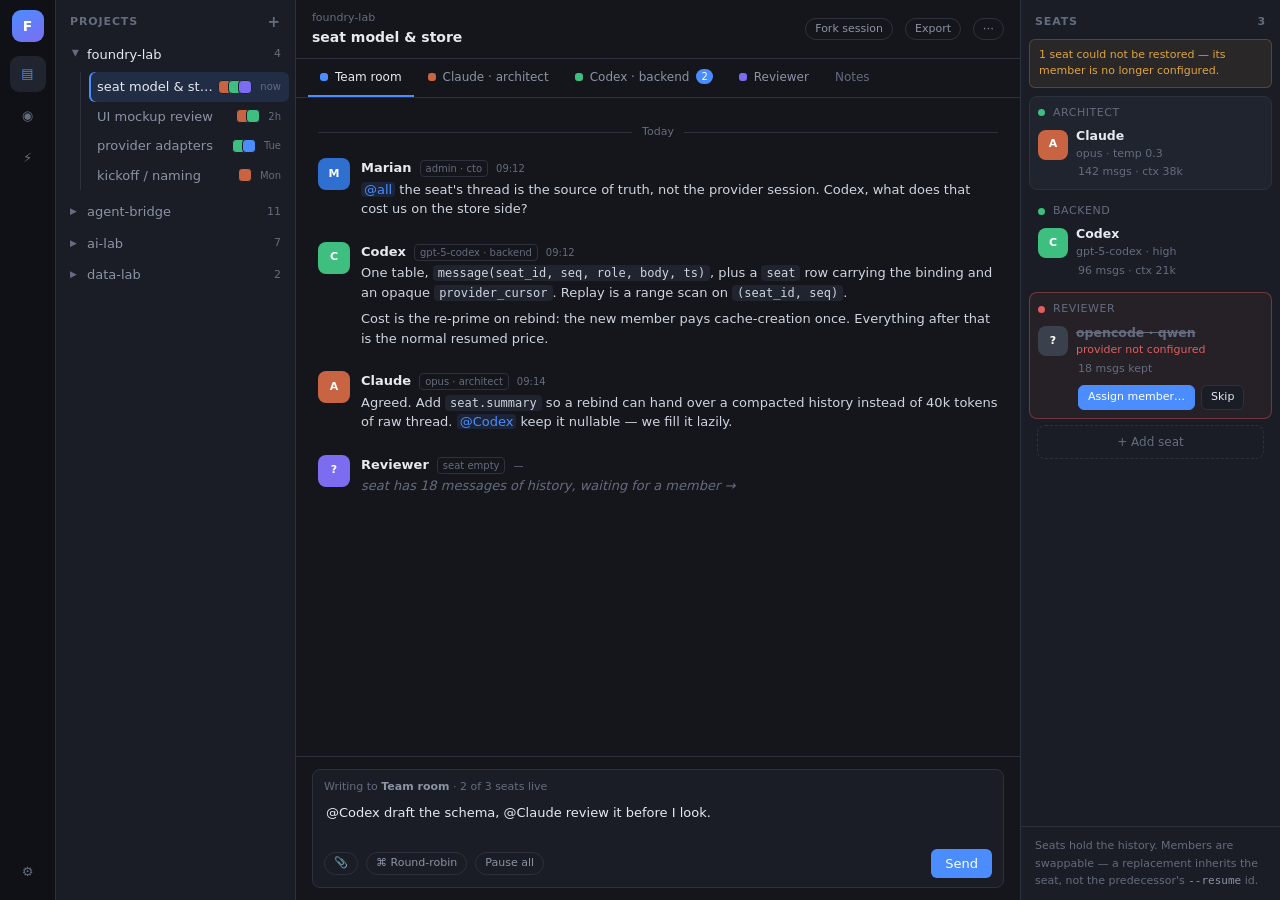
==== mockups/v1/index.html @ d9b97952 "Initial structure, model sketch and UI mockup v1" ====
<!doctype html>
<html lang="en">
<head>
<meta charset="utf-8">
<meta name="viewport" content="width=device-width,initial-scale=1">
<title>foundry-lab — mockup v1</title>
<style>
  :root{
    --bg:#14161c; --bg2:#1a1d25; --bg3:#20242e; --line:#2c313d;
    --fg:#e6e9ef; --dim:#8b93a5; --dim2:#646c7e;
    --accent:#4b8dff; --green:#3fbf7f; --amber:#e0a53f; --red:#e05f5f;
    --seat:#7c6cf0;
    --radius:8px;
  }
  *{box-sizing:border-box}
  html,body{height:100%}
  body{margin:0;background:var(--bg);color:var(--fg);
    font:13px/1.5 -apple-system,BlinkMacSystemFont,"Segoe UI",Inter,system-ui,sans-serif;
    overflow:hidden}
  .app{display:grid;grid-template-columns:56px 240px 1fr 260px;height:100vh}

  /* ---------- rail ---------- */
  .rail{background:#0f1116;border-right:1px solid var(--line);
    display:flex;flex-direction:column;align-items:center;padding:10px 0;gap:6px}
  .logo{width:32px;height:32px;border-radius:9px;background:linear-gradient(150deg,var(--accent),var(--seat));
    display:grid;place-items:center;font-weight:700;font-size:14px;color:#fff;margin-bottom:8px}
  .rbtn{width:36px;height:36px;border-radius:9px;display:grid;place-items:center;color:var(--dim2);cursor:pointer}
  .rbtn:hover{background:var(--bg3);color:var(--fg)}
  .rbtn.on{background:var(--bg3);color:var(--accent)}
  .rail .spacer{flex:1}

  /* ---------- sidebar ---------- */
  .side{background:var(--bg2);border-right:1px solid var(--line);display:flex;flex-direction:column;min-width:0}
  .side h2{font-size:11px;letter-spacing:.08em;text-transform:uppercase;color:var(--dim2);
    margin:0;padding:14px 14px 8px;display:flex;justify-content:space-between;align-items:center}
  .side h2 span{cursor:pointer;font-size:15px;line-height:1}
  .side h2 span:hover{color:var(--fg)}
  .scroll{overflow-y:auto;flex:1;padding-bottom:12px}
  .proj{margin:0 6px}
  .proj > .row{display:flex;align-items:center;gap:7px;padding:6px 8px;border-radius:6px;cursor:pointer;color:var(--dim)}
  .proj > .row:hover{background:var(--bg3)}
  .proj.open > .row{color:var(--fg)}
  .caret{width:10px;color:var(--dim2);transition:transform .12s;flex:none;font-size:9px}
  .proj.open .caret{transform:rotate(90deg)}
  .pname{flex:1;overflow:hidden;text-overflow:ellipsis;white-space:nowrap;font-weight:500}
  .count{font-size:11px;color:var(--dim2)}
  .sessions{display:none;margin:2px 0 6px 18px;border-left:1px solid var(--line);padding-left:8px}
  .proj.open .sessions{display:block}
  .sess{display:flex;align-items:center;gap:8px;padding:5px 8px;border-radius:6px;cursor:pointer;color:var(--dim)}
  .sess:hover{background:var(--bg3);color:var(--fg)}
  .sess.active{background:rgba(75,141,255,.14);color:var(--fg);box-shadow:inset 2px 0 0 var(--accent)}
  .sess .t{flex:1;overflow:hidden;text-overflow:ellipsis;white-space:nowrap}
  .sess .when{font-size:10px;color:var(--dim2)}
  .avatars{display:flex}
  .avatars i{width:14px;height:14px;border-radius:4px;margin-left:-4px;border:1.5px solid var(--bg2);
    display:inline-block;font-style:normal}
  .sess.active .avatars i{border-color:#1c2431}

  /* ---------- main ---------- */
  .main{display:flex;flex-direction:column;min-width:0;background:var(--bg)}
  .top{border-bottom:1px solid var(--line);padding:10px 16px;display:flex;align-items:center;gap:12px}
  .top .crumb{font-size:11px;color:var(--dim2)}
  .top h1{font-size:14px;margin:0;font-weight:600}
  .top .grow{flex:1}
  .chip{font-size:11px;color:var(--dim);border:1px solid var(--line);border-radius:999px;padding:2px 9px;cursor:pointer}
  .chip:hover{color:var(--fg);border-color:var(--dim2)}

  .tabs{display:flex;gap:2px;padding:0 12px;border-bottom:1px solid var(--line);background:var(--bg)}
  .tab{padding:9px 12px;font-size:12px;color:var(--dim);cursor:pointer;border-bottom:2px solid transparent;
    display:flex;align-items:center;gap:7px;white-space:nowrap}
  .tab:hover{color:var(--fg)}
  .tab.active{color:var(--fg);border-bottom-color:var(--accent)}
  .tab .sq{width:8px;height:8px;border-radius:3px;flex:none}
  .tab .badge{background:var(--accent);color:#fff;border-radius:999px;font-size:10px;padding:0 5px;line-height:15px}

  .thread{flex:1;overflow-y:auto;padding:18px 22px}
  .day{text-align:center;font-size:11px;color:var(--dim2);margin:8px 0 18px;position:relative}
  .day::before{content:"";position:absolute;left:0;right:0;top:50%;height:1px;background:var(--line)}
  .day b{background:var(--bg);padding:0 10px;position:relative;font-weight:400}

  .msg{display:grid;grid-template-columns:32px 1fr;gap:11px;margin-bottom:16px}
  .av{width:32px;height:32px;border-radius:8px;display:grid;place-items:center;font-size:11px;font-weight:700;color:#fff}
  .who{display:flex;align-items:baseline;gap:8px;margin-bottom:2px}
  .who b{font-size:13px}
  .who .model{font-size:10px;color:var(--dim2);border:1px solid var(--line);border-radius:4px;padding:0 5px}
  .who .time{font-size:10px;color:var(--dim2)}
  .body{color:#cfd5e0}
  .body p{margin:0 0 7px}
  .body code{background:var(--bg3);padding:1px 5px;border-radius:4px;font-size:12px;
    font-family:ui-monospace,SFMono-Regular,Menlo,monospace}
  .mention{color:var(--accent);background:rgba(75,141,255,.12);border-radius:4px;padding:0 3px}
  .typing{color:var(--dim2);font-style:italic}

  .composer{border-top:1px solid var(--line);padding:12px 16px}
  .cbox{background:var(--bg2);border:1px solid var(--line);border-radius:var(--radius);padding:9px 11px}
  .cbox .to{font-size:11px;color:var(--dim2);margin-bottom:6px}
  .cbox .to b{color:var(--dim)}
  .cbox textarea{width:100%;background:none;border:0;color:var(--fg);resize:none;font:inherit;outline:none;height:38px}
  .ctools{display:flex;align-items:center;gap:8px;margin-top:4px}
  .ctools .grow{flex:1}
  .send{background:var(--accent);color:#fff;border:0;border-radius:6px;padding:5px 14px;font:inherit;cursor:pointer}

  /* ---------- roster ---------- */
  .roster{background:var(--bg2);border-left:1px solid var(--line);display:flex;flex-direction:column;min-width:0}
  .roster .scroll{padding:0 8px}
  .seat{border:1px solid transparent;border-radius:var(--radius);padding:8px;margin-bottom:4px;cursor:pointer}
  .seat:hover{background:var(--bg3)}
  .seat.active{background:var(--bg3);border-color:var(--line)}
  .seat .l1{display:flex;align-items:center;gap:8px}
  .dot{width:7px;height:7px;border-radius:50%;flex:none}
  .dot.up{background:var(--green)} .dot.warn{background:var(--amber)} .dot.down{background:var(--red)}
  .seat .role{font-size:11px;color:var(--dim2);text-transform:uppercase;letter-spacing:.05em;flex:1}
  .seat .l2{display:flex;align-items:center;gap:8px;margin-top:6px}
  .seat .nm{font-weight:600;font-size:12.5px}
  .seat .meta{font-size:11px;color:var(--dim2);margin-top:2px;margin-left:40px}
  .seat.miss{border-color:rgba(224,95,95,.4);background:rgba(224,95,95,.06)}
  .seat.miss .nm{color:var(--dim2);text-decoration:line-through}
  .fix{margin-top:8px;margin-left:40px;display:flex;gap:6px;align-items:center}
  .btn{font:inherit;font-size:11px;border:1px solid var(--line);background:var(--bg2);color:var(--fg);
    border-radius:6px;padding:3px 9px;cursor:pointer}
  .btn:hover{border-color:var(--dim2)}
  .btn.primary{background:var(--accent);border-color:var(--accent);color:#fff}
  .warnline{font-size:11px;color:var(--amber);margin:0 8px 8px;padding:7px 9px;
    background:rgba(224,165,63,.08);border:1px solid rgba(224,165,63,.25);border-radius:6px}
  .addseat{margin:6px 8px 14px;text-align:center;color:var(--dim2);border:1px dashed var(--line);
    border-radius:var(--radius);padding:7px;cursor:pointer;font-size:12px}
  .addseat:hover{color:var(--fg);border-color:var(--dim2)}
  .note{font-size:11px;color:var(--dim2);padding:10px 14px;border-top:1px solid var(--line);line-height:1.6}
  .note code{color:var(--dim)}
</style>
</head>
<body>
<div class="app">

  <!-- rail -->
  <nav class="rail">
    <div class="logo">F</div>
    <div class="rbtn on" title="Projects">▤</div>
    <div class="rbtn" title="Members catalog">◉</div>
    <div class="rbtn" title="Runs / daemon">⚡</div>
    <div class="spacer"></div>
    <div class="rbtn" title="Settings">⚙</div>
  </nav>

  <!-- projects + sessions -->
  <aside class="side">
    <h2>Projects <span title="New project">+</span></h2>
    <div class="scroll">

      <div class="proj open">
        <div class="row"><span class="caret">▶</span><span class="pname">foundry-lab</span><span class="count">4</span></div>
        <div class="sessions">
          <div class="sess active">
            <div class="t">seat model &amp; store</div>
            <div class="avatars"><i style="background:#c96442"></i><i style="background:#3fbf7f"></i><i style="background:#7c6cf0"></i></div>
            <div class="when">now</div>
          </div>
          <div class="sess">
            <div class="t">UI mockup review</div>
            <div class="avatars"><i style="background:#c96442"></i><i style="background:#3fbf7f"></i></div>
            <div class="when">2h</div>
          </div>
          <div class="sess">
            <div class="t">provider adapters</div>
            <div class="avatars"><i style="background:#3fbf7f"></i><i style="background:#4b8dff"></i></div>
            <div class="when">Tue</div>
          </div>
          <div class="sess">
            <div class="t">kickoff / naming</div>
            <div class="avatars"><i style="background:#c96442"></i></div>
            <div class="when">Mon</div>
          </div>
        </div>
      </div>

      <div class="proj">
        <div class="row"><span class="caret">▶</span><span class="pname">agent-bridge</span><span class="count">11</span></div>
        <div class="sessions">
          <div class="sess"><div class="t">contract v1 rev 4</div><div class="when">Aug 24</div></div>
          <div class="sess"><div class="t">worker caps</div><div class="when">Aug 22</div></div>
        </div>
      </div>

      <div class="proj">
        <div class="row"><span class="caret">▶</span><span class="pname">ai-lab</span><span class="count">7</span></div>
        <div class="sessions">
          <div class="sess"><div class="t">rtx benchmark</div><div class="when">Aug 19</div></div>
        </div>
      </div>

      <div class="proj">
        <div class="row"><span class="caret">▶</span><span class="pname">data-lab</span><span class="count">2</span></div>
        <div class="sessions">
          <div class="sess"><div class="t">audio pipeline</div><div class="when">Jul 30</div></div>
        </div>
      </div>

    </div>
  </aside>

  <!-- main -->
  <section class="main">
    <header class="top">
      <div>
        <div class="crumb">foundry-lab</div>
        <h1>seat model &amp; store</h1>
      </div>
      <div class="grow"></div>
      <div class="chip">Fork session</div>
      <div class="chip">Export</div>
      <div class="chip">⋯</div>
    </header>

    <div class="tabs">
      <div class="tab active"><span class="sq" style="background:var(--accent)"></span>Team room</div>
      <div class="tab"><span class="sq" style="background:#c96442"></span>Claude · architect</div>
      <div class="tab"><span class="sq" style="background:#3fbf7f"></span>Codex · backend <span class="badge">2</span></div>
      <div class="tab"><span class="sq" style="background:#7c6cf0"></span>Reviewer</div>
      <div class="tab" style="color:var(--dim2)">Notes</div>
    </div>

    <div class="thread">
      <div class="day"><b>Today</b></div>

      <div class="msg">
        <div class="av" style="background:#2f6fd0">M</div>
        <div>
          <div class="who"><b>Marian</b><span class="model">admin · cto</span><span class="time">09:12</span></div>
          <div class="body"><p><span class="mention">@all</span> the seat's thread is the source of truth, not the provider session. Codex, what does that cost us on the store side?</p></div>
        </div>
      </div>

      <div class="msg">
        <div class="av" style="background:#3fbf7f">C</div>
        <div>
          <div class="who"><b>Codex</b><span class="model">gpt-5-codex · backend</span><span class="time">09:12</span></div>
          <div class="body">
            <p>One table, <code>message(seat_id, seq, role, body, ts)</code>, plus a <code>seat</code> row carrying the binding and an opaque <code>provider_cursor</code>. Replay is a range scan on <code>(seat_id, seq)</code>.</p>
            <p>Cost is the re-prime on rebind: the new member pays cache-creation once. Everything after that is the normal resumed price.</p>
          </div>
        </div>
      </div>

      <div class="msg">
        <div class="av" style="background:#c96442">A</div>
        <div>
          <div class="who"><b>Claude</b><span class="model">opus · architect</span><span class="time">09:14</span></div>
          <div class="body">
            <p>Agreed. Add <code>seat.summary</code> so a rebind can hand over a compacted history instead of 40k tokens of raw thread. <span class="mention">@Codex</span> keep it nullable — we fill it lazily.</p>
          </div>
        </div>
      </div>

      <div class="msg">
        <div class="av" style="background:#7c6cf0">?</div>
        <div>
          <div class="who"><b>Reviewer</b><span class="model">seat empty</span><span class="time">—</span></div>
          <div class="body typing">seat has 18 messages of history, waiting for a member →</div>
        </div>
      </div>
    </div>

    <div class="composer">
      <div class="cbox">
        <div class="to">Writing to <b>Team room</b> · 2 of 3 seats live</div>
        <textarea placeholder="Message the team…  @name to address one seat">@Codex draft the schema, @Claude review it before I look.</textarea>
        <div class="ctools">
          <span class="chip">📎</span><span class="chip">⌘ Round-robin</span><span class="chip">Pause all</span>
          <div class="grow"></div>
          <button class="send">Send</button>
        </div>
      </div>
    </div>
  </section>

  <!-- roster -->
  <aside class="roster">
    <h2 style="font-size:11px;letter-spacing:.08em;text-transform:uppercase;color:var(--dim2);margin:0;padding:14px 14px 8px;display:flex;justify-content:space-between">
      Seats <span class="count">3</span>
    </h2>

    <div class="warnline">1 seat could not be restored — its member is no longer configured.</div>

    <div class="scroll">
      <div class="seat active">
        <div class="l1"><span class="dot up"></span><span class="role">architect</span></div>
        <div class="l2"><div class="av" style="background:#c96442;width:30px;height:30px">A</div>
          <div><div class="nm">Claude</div><div style="font-size:11px;color:var(--dim2)">opus · temp 0.3</div></div></div>
        <div class="meta">142 msgs · ctx 38k</div>
      </div>

      <div class="seat">
        <div class="l1"><span class="dot up"></span><span class="role">backend</span></div>
        <div class="l2"><div class="av" style="background:#3fbf7f;width:30px;height:30px">C</div>
          <div><div class="nm">Codex</div><div style="font-size:11px;color:var(--dim2)">gpt-5-codex · high</div></div></div>
        <div class="meta">96 msgs · ctx 21k</div>
      </div>

      <div class="seat miss">
        <div class="l1"><span class="dot down"></span><span class="role">reviewer</span></div>
        <div class="l2"><div class="av" style="background:#3b404d;width:30px;height:30px">?</div>
          <div><div class="nm">opencode · qwen</div><div style="font-size:11px;color:var(--red)">provider not configured</div></div></div>
        <div class="meta">18 msgs kept</div>
        <div class="fix">
          <button class="btn primary">Assign member…</button>
          <button class="btn">Skip</button>
        </div>
      </div>

      <div class="addseat">+ Add seat</div>
    </div>

    <div class="note">
      Seats hold the history. Members are swappable — a replacement inherits the
      seat, not the predecessor's <code>--resume</code> id.
    </div>
  </aside>

</div>

<script>
  document.querySelectorAll('.proj > .row').forEach(r =>
    r.onclick = () => r.parentElement.classList.toggle('open'));
  const pick = (sel, cls) => document.querySelectorAll(sel).forEach(el =>
    el.onclick = () => { document.querySelectorAll(sel).forEach(x => x.classList.remove(cls));
                         el.classList.add(cls); });
  pick('.sess','active'); pick('.tab','active'); pick('.seat','active');
</script>
</body>
</html>
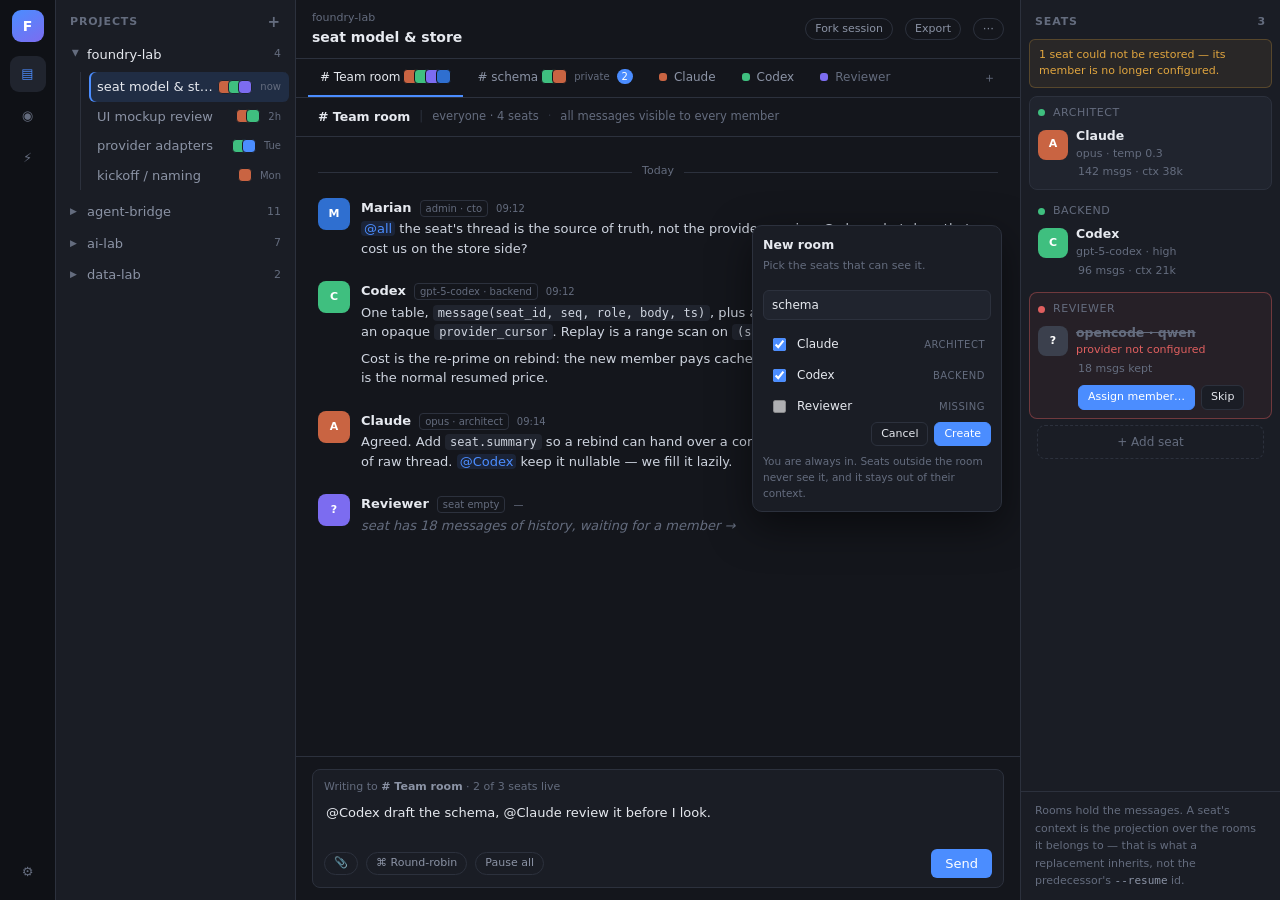
==== commit 7de62282: "Rooms: team, subgroup and direct are one concept" ====
--- a/mockups/v1/index.html
+++ b/mockups/v1/index.html
@@ -73,7 +73,31 @@
   .tab .sq{width:8px;height:8px;border-radius:3px;flex:none}
   .tab .badge{background:var(--accent);color:#fff;border-radius:999px;font-size:10px;padding:0 5px;line-height:15px}
 
-  .thread{flex:1;overflow-y:auto;padding:18px 22px}
+  .tabs .plus{margin-left:auto;padding:9px 12px;color:var(--dim2);cursor:pointer}
+  .tabs .plus:hover{color:var(--accent)}
+  .tab .avs{display:flex}
+  .tab .avs i{width:15px;height:15px;border-radius:4px;margin-left:-4px;border:1.5px solid var(--bg);font-style:normal}
+  .tab .lock{font-size:10px;color:var(--dim2)}
+
+  .roomhdr{padding:10px 22px;border-bottom:1px solid var(--line);display:flex;align-items:center;
+    gap:9px;font-size:11.5px;color:var(--dim2)}
+  .roomhdr b{color:var(--fg);font-size:12.5px;font-weight:600}
+  .roomhdr .sep{color:var(--line)}
+
+  .pop{position:absolute;top:88px;right:18px;width:250px;background:var(--bg2);border:1px solid var(--line);
+    border-radius:10px;box-shadow:0 14px 40px rgba(0,0,0,.5);padding:10px;z-index:20}
+  .pop h3{margin:0 0 3px;font-size:12.5px}
+  .pop .sub{font-size:11px;color:var(--dim2);margin-bottom:9px}
+  .pop label{display:flex;align-items:center;gap:8px;padding:6px 6px;border-radius:6px;cursor:pointer;font-size:12px}
+  .pop label:hover{background:var(--bg3)}
+  .pop input{accent-color:var(--accent)}
+  .pop .rl{font-size:10px;color:var(--dim2);margin-left:auto;text-transform:uppercase;letter-spacing:.05em}
+  .pop .nmi{background:var(--bg3);border:1px solid var(--line);border-radius:6px;color:var(--fg);
+    font:inherit;font-size:12px;padding:5px 8px;width:100%;margin:6px 0 9px;outline:none}
+  .pop .foot{display:flex;gap:6px;justify-content:flex-end}
+  .pop .hint{font-size:10.5px;color:var(--dim2);margin-top:8px;line-height:1.5}
+
+  .thread{flex:1;overflow-y:auto;padding:18px 22px;position:relative}
   .day{text-align:center;font-size:11px;color:var(--dim2);margin:8px 0 18px;position:relative}
   .day::before{content:"";position:absolute;left:0;right:0;top:50%;height:1px;background:var(--line)}
   .day b{background:var(--bg);padding:0 10px;position:relative;font-weight:400}
@@ -212,14 +236,32 @@
     </header>
 
     <div class="tabs">
-      <div class="tab active"><span class="sq" style="background:var(--accent)"></span>Team room</div>
-      <div class="tab"><span class="sq" style="background:#c96442"></span>Claude · architect</div>
-      <div class="tab"><span class="sq" style="background:#3fbf7f"></span>Codex · backend <span class="badge">2</span></div>
-      <div class="tab"><span class="sq" style="background:#7c6cf0"></span>Reviewer</div>
-      <div class="tab" style="color:var(--dim2)">Notes</div>
+      <div class="tab active"># Team room <span class="avs"><i style="background:#c96442"></i><i style="background:#3fbf7f"></i><i style="background:#7c6cf0"></i><i style="background:#2f6fd0"></i></span></div>
+      <div class="tab"># schema <span class="avs"><i style="background:#3fbf7f"></i><i style="background:#c96442"></i></span><span class="lock">private</span><span class="badge">2</span></div>
+      <div class="tab"><span class="sq" style="background:#c96442"></span>Claude</div>
+      <div class="tab"><span class="sq" style="background:#3fbf7f"></span>Codex</div>
+      <div class="tab" style="color:var(--dim2)"><span class="sq" style="background:#7c6cf0"></span>Reviewer</div>
+      <div class="plus" title="New room">＋</div>
+    </div>
+
+    <div class="roomhdr">
+      <b># Team room</b><span class="sep">|</span>
+      everyone · 4 seats <span class="sep">·</span> all messages visible to every member
     </div>
 
     <div class="thread">
+      <div class="pop">
+        <h3>New room</h3>
+        <div class="sub">Pick the seats that can see it.</div>
+        <input class="nmi" value="schema" placeholder="room name">
+        <label><input type="checkbox" checked> Claude <span class="rl">architect</span></label>
+        <label><input type="checkbox" checked> Codex <span class="rl">backend</span></label>
+        <label><input type="checkbox" disabled> Reviewer <span class="rl">missing</span></label>
+        <div class="foot"><button class="btn">Cancel</button><button class="btn primary">Create</button></div>
+        <div class="hint">You are always in. Seats outside the room never see it,
+        and it stays out of their context.</div>
+      </div>
+
       <div class="day"><b>Today</b></div>
 
       <div class="msg">
@@ -262,7 +304,7 @@
 
     <div class="composer">
       <div class="cbox">
-        <div class="to">Writing to <b>Team room</b> · 2 of 3 seats live</div>
+        <div class="to">Writing to <b># Team room</b> · 2 of 3 seats live</div>
         <textarea placeholder="Message the team…  @name to address one seat">@Codex draft the schema, @Claude review it before I look.</textarea>
         <div class="ctools">
           <span class="chip">📎</span><span class="chip">⌘ Round-robin</span><span class="chip">Pause all</span>
@@ -311,8 +353,9 @@
     </div>
 
     <div class="note">
-      Seats hold the history. Members are swappable — a replacement inherits the
-      seat, not the predecessor's <code>--resume</code> id.
+      Rooms hold the messages. A seat's context is the projection over the rooms
+      it belongs to — that is what a replacement inherits, not the
+      predecessor's <code>--resume</code> id.
     </div>
   </aside>
 
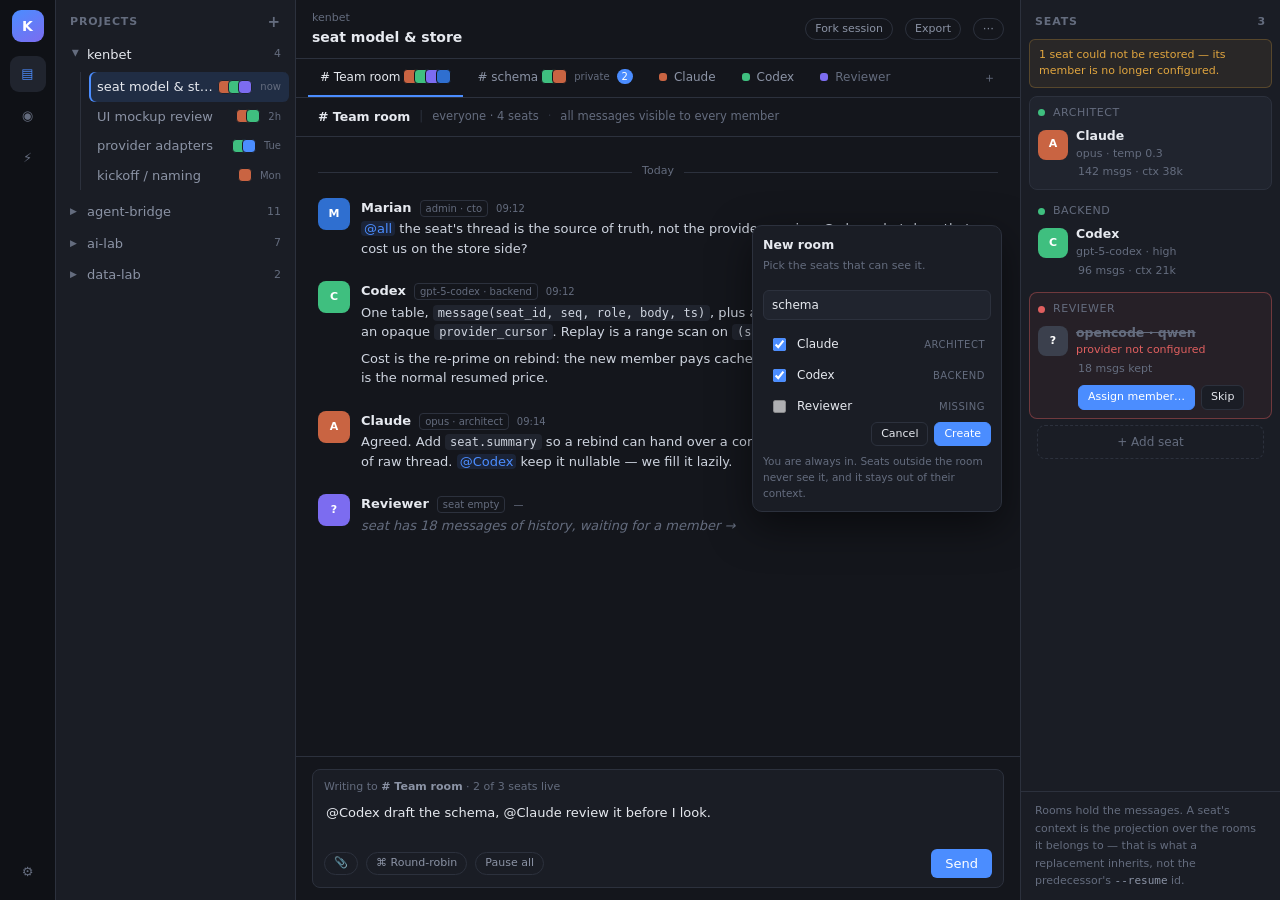
==== commit d38977bd: "Sidebar: main selects, arrow expands; seats belong to the session; context menu with Compact / Recon" ====
--- a/mockups/v1/index.html
+++ b/mockups/v1/index.html
@@ -3,7 +3,7 @@
 <head>
 <meta charset="utf-8">
 <meta name="viewport" content="width=device-width,initial-scale=1">
-<title>foundry-lab — mockup v1</title>
+<title>kenbet — mockup v1</title>
 <style>
   :root{
     --bg:#14161c; --bg2:#1a1d25; --bg3:#20242e; --line:#2c313d;
@@ -158,7 +158,7 @@
 
   <!-- rail -->
   <nav class="rail">
-    <div class="logo">F</div>
+    <div class="logo">K</div>
     <div class="rbtn on" title="Projects">▤</div>
     <div class="rbtn" title="Members catalog">◉</div>
     <div class="rbtn" title="Runs / daemon">⚡</div>
@@ -172,7 +172,7 @@
     <div class="scroll">
 
       <div class="proj open">
-        <div class="row"><span class="caret">▶</span><span class="pname">foundry-lab</span><span class="count">4</span></div>
+        <div class="row"><span class="caret">▶</span><span class="pname">kenbet</span><span class="count">4</span></div>
         <div class="sessions">
           <div class="sess active">
             <div class="t">seat model &amp; store</div>
@@ -226,7 +226,7 @@
   <section class="main">
     <header class="top">
       <div>
-        <div class="crumb">foundry-lab</div>
+        <div class="crumb">kenbet</div>
         <h1>seat model &amp; store</h1>
       </div>
       <div class="grow"></div>
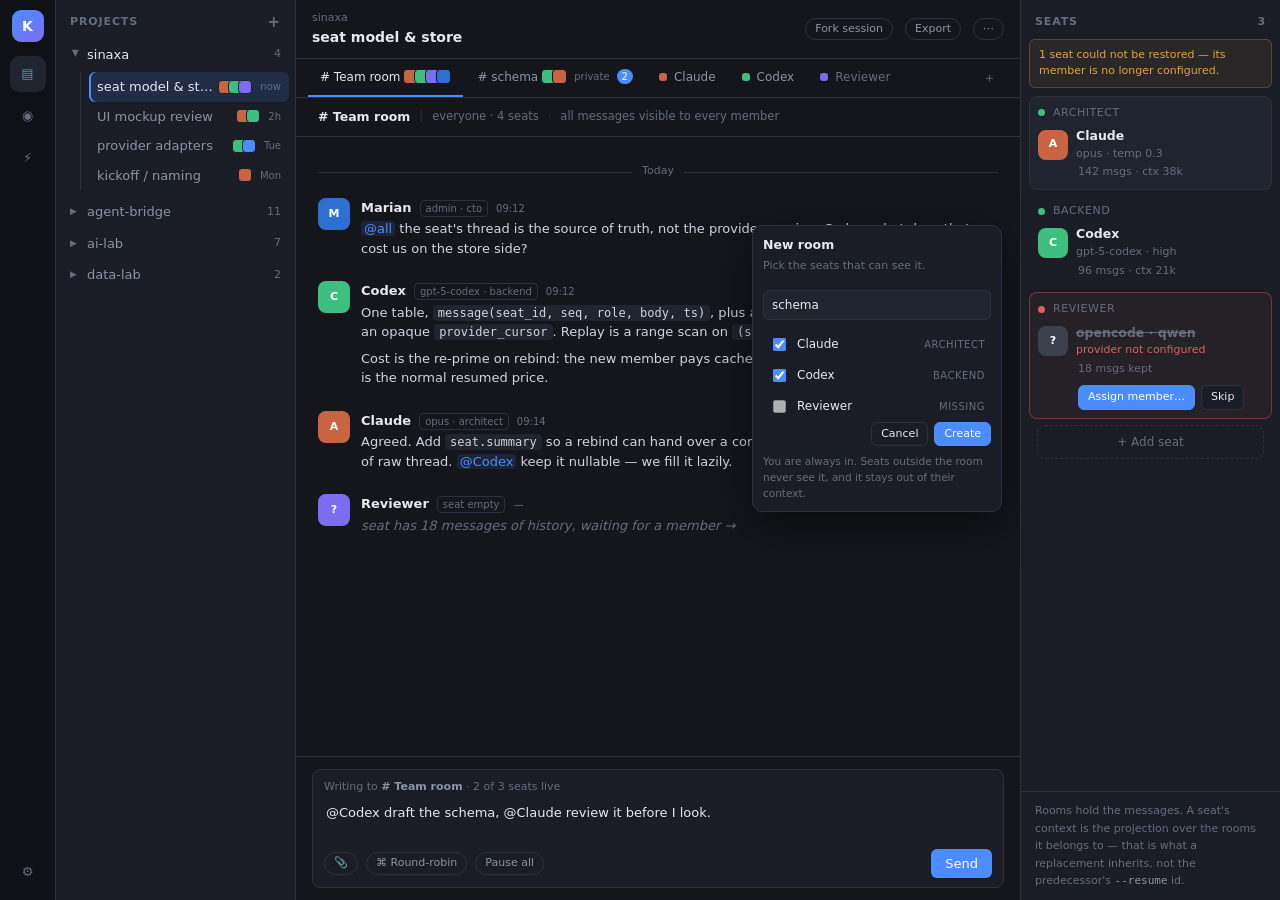
==== commit f25ce789: "Rename the tool to sinaxa" ====
--- a/mockups/v1/index.html
+++ b/mockups/v1/index.html
@@ -3,7 +3,7 @@
 <head>
 <meta charset="utf-8">
 <meta name="viewport" content="width=device-width,initial-scale=1">
-<title>kenbet — mockup v1</title>
+<title>sinaxa — mockup v1</title>
 <style>
   :root{
     --bg:#14161c; --bg2:#1a1d25; --bg3:#20242e; --line:#2c313d;
@@ -172,7 +172,7 @@
     <div class="scroll">
 
       <div class="proj open">
-        <div class="row"><span class="caret">▶</span><span class="pname">kenbet</span><span class="count">4</span></div>
+        <div class="row"><span class="caret">▶</span><span class="pname">sinaxa</span><span class="count">4</span></div>
         <div class="sessions">
           <div class="sess active">
             <div class="t">seat model &amp; store</div>
@@ -226,7 +226,7 @@
   <section class="main">
     <header class="top">
       <div>
-        <div class="crumb">kenbet</div>
+        <div class="crumb">sinaxa</div>
         <h1>seat model &amp; store</h1>
       </div>
       <div class="grow"></div>
